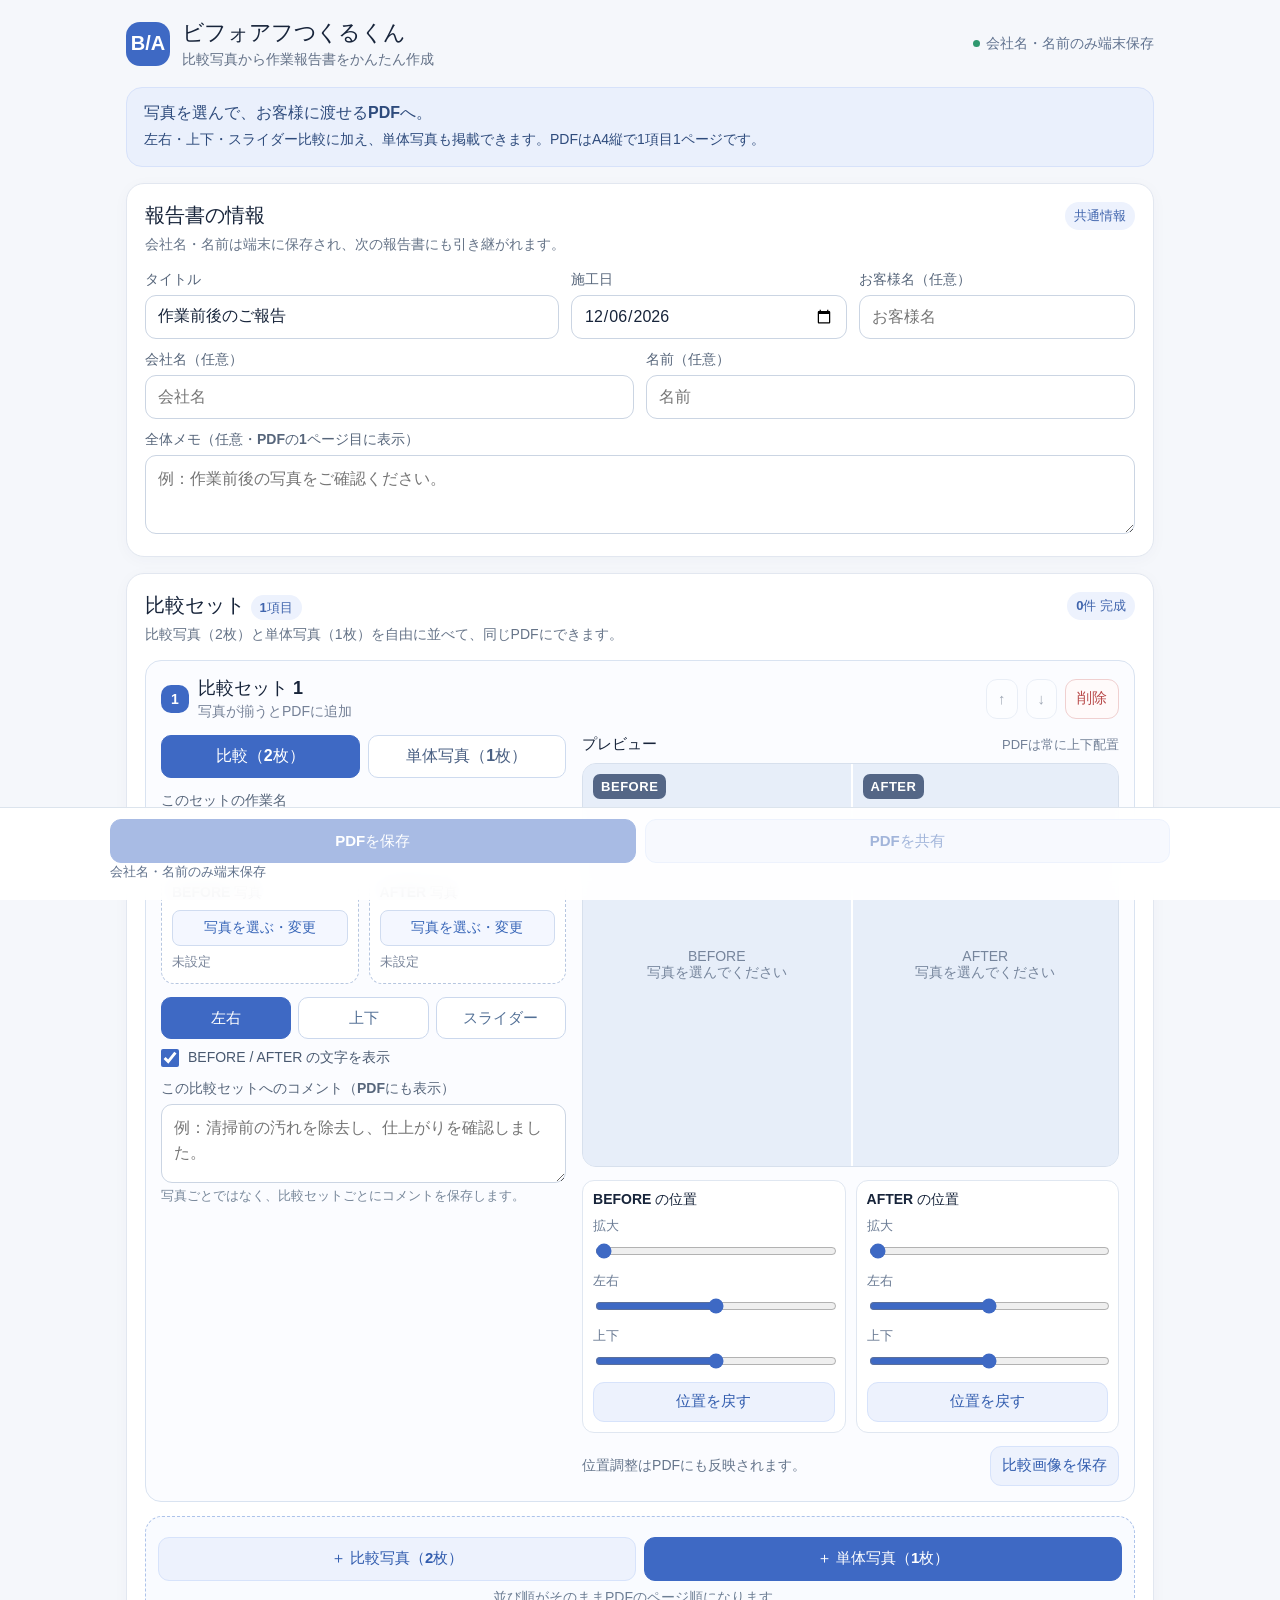
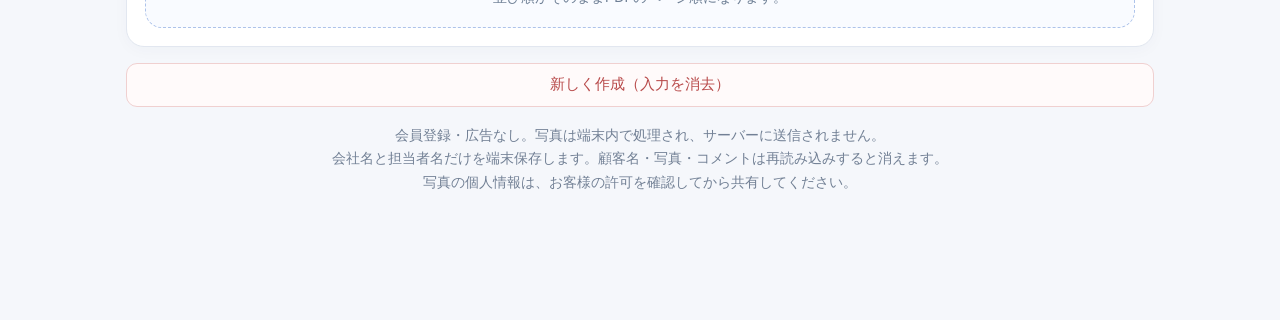
==== before-after-tsukurukun/index.html @ a5a5e7f5 "Add before-after-tsukurukun/index.html for two-app migration" ====
<!doctype html>
<html lang="ja">
<head>
<meta charset="utf-8">
<meta name="viewport" content="width=device-width,initial-scale=1,viewport-fit=cover">
<meta name="theme-color" content="#3e69c4">
<meta name="description" content="BEFORE・AFTER写真を比較して、A4縦の写真付き作業報告書をPDFで作成。登録不要・無料・端末内処理。">
<title>ビフォアフつくるくん | 写真比較・PDF報告書</title>
<style>:root{font-family:-apple-system,BlinkMacSystemFont,"Hiragino Kaku Gothic ProN","Hiragino Sans","Yu Gothic",sans-serif;color:#17243a;background:#f5f7fb;font-size:15px;font-synthesis:none}*{box-sizing:border-box}body{margin:0}button,input,textarea{font:inherit}button{cursor:pointer;touch-action:manipulation}button:disabled{opacity:.45;cursor:not-allowed}input,textarea,button{border-radius:11px}input,textarea{width:100%;background:#fff;color:#17243a;border:1px solid #cbd5e3;min-height:44px;padding:11px 12px;outline-color:#527ad3}textarea{resize:vertical;min-height:79px;line-height:1.55}input[type=range]{min-height:30px;padding:0;accent-color:#3e69c4;cursor:pointer}input[type=checkbox]{width:18px;height:18px;accent-color:#3e69c4;min-height:0;margin:0}.app{max-width:1060px;margin:auto;padding:18px 16px 125px}.topbar{display:flex;align-items:center;justify-content:space-between;gap:12px;margin-bottom:18px}.brand{display:flex;align-items:center;gap:12px;min-width:0}.brandmark{background:#3e69c4;color:white;border-radius:14px;width:44px;height:44px;display:grid;place-items:center;font-size:20px;font-weight:900;flex-shrink:0}.brand h1{font-size:21px;margin:0;letter-spacing:-.03em}.brand p{font-size:12px;color:#637187;margin:3px 0 0}.status{color:#60728f;font-size:12px;white-space:nowrap;display:flex;gap:6px;align-items:center}.dot{background:#2f986f;height:7px;width:7px;border-radius:100%}.intro{background:#eaf0fc;border:1px solid #d7e2fa;border-radius:16px;padding:15px 17px;margin-bottom:16px;color:#2e4b7c}.intro strong{display:block;font-size:15px;margin-bottom:4px}.intro p{margin:0;font-size:12px;line-height:1.65}.card{background:white;border:1px solid #e2e7f0;box-shadow:0 3px 16px #1b375008;border-radius:18px;padding:18px;margin-bottom:16px}.card-head{display:flex;align-items:start;justify-content:space-between;gap:15px;margin-bottom:15px}.card-head h2{margin:0;font-size:17px}.card-head p{font-size:12px;color:#667488;margin:5px 0 0}.form-grid{display:grid;grid-template-columns:1fr 1fr;gap:12px}.form-grid.three{grid-template-columns:1.5fr 1fr 1fr}.field{display:block;min-width:0}.field span{display:block;font-size:12px;font-weight:650;color:#57667b;margin-bottom:6px}.field.full{grid-column:1/-1}.pill{font-weight:700;font-size:11px;padding:5px 9px;border-radius:999px;background:#edf2fd;color:#4065ad;white-space:nowrap}.btn{border:1px solid #d4deec;background:white;color:#31435d;padding:10px 13px;font-weight:650;min-height:44px;white-space:nowrap}.btn.primary{background:#3e69c4;border-color:#3e69c4;color:white}.btn.soft{color:#315cae;border-color:#d7e3fb;background:#edf2fd}.btn.danger{color:#b84a4a;border-color:#f0d0d0;background:#fffafa}.btn.sm{font-size:12px;min-height:36px;padding:7px 10px}.btn.full{width:100%}.button-row{display:flex;gap:8px;flex-wrap:wrap}.button-row>.btn{flex:1}.minihead{display:flex;align-items:center;gap:9px}.number{height:28px;width:28px;border-radius:10px;background:#3e69c4;color:white;display:grid;place-items:center;font-size:13px;font-weight:800}.item-head{display:flex;gap:12px;align-items:center;justify-content:space-between;margin-bottom:14px}.item-head h3{font-size:17px;margin:0}.item-head .sub{font-size:12px;color:#758197;margin-top:3px}.items{display:grid;gap:16px}.pair-card{border:1px solid #d9e3f1;border-radius:16px;padding:15px;background:#fbfcff}.pair-body{display:grid;grid-template-columns:minmax(0,.86fr) minmax(0,1.14fr);gap:16px}.editor{min-width:0}.photo-inputs{display:grid;grid-template-columns:1fr 1fr;gap:10px;margin:13px 0}.photo-pick{position:relative;min-width:0;background:white;border:1px dashed #b6c6e0;border-radius:13px;padding:10px}.photo-pick h4{margin:0 0 8px;font-size:13px}.photo-pick label{display:block;padding:8px 6px;text-align:center;font-size:12px;cursor:pointer;border-radius:8px;border:1px solid #d0dcf0;color:#3866b8;background:#f4f7ff;font-weight:700}.photo-pick input{position:absolute;width:1px;height:1px;opacity:0;pointer-events:none}.photo-pick small{display:block;min-height:20px;color:#778398;font-size:11px;overflow:hidden;text-overflow:ellipsis;white-space:nowrap;margin-top:7px}.tabs{display:grid;grid-template-columns:repeat(3,minmax(0,1fr));gap:7px;margin:10px 0}.tab{padding:10px 7px;border-radius:10px;border:1px solid #cbd8ed;background:#fff;color:#537096;font-weight:750;font-size:13px;min-height:42px}.tab.active{background:#3e69c4;border-color:#3e69c4;color:white}.switch-line{display:flex;align-items:center;gap:9px;font-size:13px;color:#495970;cursor:pointer;margin:10px 0 13px}.preview-col{min-width:0}.preview-head{display:flex;justify-content:space-between;gap:10px;align-items:center;margin-bottom:9px}.preview-head strong{font-size:13px}.preview-head small{font-size:11px;color:#728097}.preview-frame{background:#e6ecf6;border-radius:14px;overflow:hidden;border:1px solid #d7e0ed}.compare{width:100%;aspect-ratio:4/3;position:relative;background:#e4ecf8;overflow:hidden;touch-action:pan-y}.compare.lr{display:grid;grid-template-columns:1fr 1fr}.compare.tb{display:grid;grid-template-rows:1fr 1fr;aspect-ratio:4/5}.compare .pane{position:relative;overflow:hidden;min-width:0;min-height:0;background:#e7eef9}.compare .photo{width:100%;height:100%;object-fit:cover;position:absolute;inset:0;pointer-events:none;user-select:none}.compare .label{position:absolute;z-index:3;top:10px;left:10px;color:white;background:#1d335bb8;border-radius:7px;font-size:10px;font-weight:800;letter-spacing:.04em;padding:5px 8px;pointer-events:none}.compare .placeholder{position:absolute;inset:0;display:grid;place-items:center;color:#76859c;font-size:12px;text-align:center;padding:12px}.compare.lr .pane+.pane{border-left:2px solid #fff}.compare.tb .pane+.pane{border-top:2px solid #fff}.slider-surface{position:relative;height:100%;width:100%;touch-action:none;cursor:ew-resize}.slider-layer{position:absolute;inset:0;overflow:hidden}.slider-layer.after{z-index:2}.slider-label-right{right:10px;left:auto!important}.divider-line{position:absolute;top:0;bottom:0;width:3px;background:white;z-index:4;box-shadow:0 0 4px #182b4e66;pointer-events:none}.handle{position:absolute;top:50%;z-index:5;transform:translate(-50%,-50%);height:36px;width:36px;display:grid;place-items:center;background:white;border:2px solid #3d67bd;color:#3d67bd;border-radius:50%;font-weight:850;box-shadow:0 2px 12px #1b324f60;pointer-events:none}.slider-row{padding:10px 13px;background:white;border-top:1px solid #dce4ee}.slider-row label{display:flex;align-items:center;gap:10px;font-size:12px;color:#596a82}.slider-row input{flex:1}.adjustments{display:grid;grid-template-columns:1fr 1fr;gap:10px;margin-top:13px}.adjust{background:#fff;border:1px solid #e0e7f1;border-radius:12px;padding:10px}.adjust b{font-size:12px;display:block;margin-bottom:8px}.adjust label{display:block;font-size:11px;color:#697a93;margin:6px 0}.adjust input{display:block;margin-top:1px}.pair-foot{margin-top:13px;display:flex;gap:8px;justify-content:space-between;flex-wrap:wrap;align-items:center}.hint{font-size:12px;line-height:1.65;color:#66768c}.footnote{text-align:center;font-size:12px;line-height:1.7;color:#728095;margin:17px 0 0}.add-wrap{text-align:center;border:1px dashed #adc3ea;background:#f9fbff;padding:20px 12px;border-radius:17px}.add-wrap p{font-size:12px;color:#6e7f95;margin:8px 0 0}.footer-actions{position:fixed;bottom:0;left:0;right:0;z-index:20;background:#fffe;backdrop-filter:blur(12px);border-top:1px solid #dce4ed;padding:11px max(16px,env(safe-area-inset-left)) calc(11px + env(safe-area-inset-bottom))}.footer-actions .inner{max-width:1060px;margin:auto;display:flex;align-items:center;gap:9px}.footer-actions .btn{flex:1;min-width:0}.foot-status{font-size:11px;color:#60718b;display:block;padding-bottom:8px}.toast{position:fixed;z-index:40;left:50%;bottom:110px;background:#1c2c43;color:white;padding:11px 16px;border-radius:12px;transform:translateX(-50%);opacity:0;pointer-events:none;transition:opacity .2s;max-width:min(94vw,500px);text-align:center}.toast.show{opacity:1}.helper{font-size:11px;color:#77879a}.editor .field+.field{margin-top:10px}@media(max-width:900px){.pair-body{grid-template-columns:1fr}.preview-col{order:initial}.app{max-width:700px}}@media(max-width:620px){.app{padding:14px 13px 136px}.brand h1{font-size:22px;white-space:nowrap}.topbar .status{display:none}.topbar{gap:5px}.status{font-size:10px}.card{padding:14px}.form-grid.three,.form-grid{grid-template-columns:1fr 1fr}.form-grid.three .field:first-child{grid-column:1/-1}.pair-card{padding:12px}.item-head{align-items:start}.item-head .button-row{gap:4px;justify-content:flex-end}.btn.sm{font-size:11px;padding:6px 7px}.photo-inputs{gap:8px}.adjustments{gap:7px}.adjust{padding:8px}.footer-actions .btn{font-size:13px;padding:10px 5px;white-space:normal;line-height:1.25}.footer-actions .inner{gap:6px}.foot-status{padding-bottom:4px}}@media(max-width:350px){.brand p{display:none}.brand h1{font-size:18px}.number{width:25px;height:25px}}@media print{.footer-actions{display:none}}


/* Typography system: title / section / body / supporting text. */
:root { font-size: 16px; }
.brand h1 { font-size: 22px; }
.brand p, .status { font-size: 14px; }
.intro strong { font-size: 16px; }
.intro p { font-size: 14px; line-height: 1.65; }
.card-head h2 { font-size: 20px; }
.card-head p { font-size: 14px; line-height: 1.55; }
.field span { font-size: 14px; }
.pill { font-size: 13px; }
.btn, .btn.sm { font-size: 15px; }
.btn.sm { min-height: 40px; padding: 8px 11px; }
.number { font-size: 14px; }
.item-head h3 { font-size: 18px; }
.item-head .sub { font-size: 14px; }
.photo-pick h4 { font-size: 14px; }
.photo-pick label { font-size: 14px; }
.photo-pick small { font-size: 13px; }
.tab { font-size: 15px; }
.switch-line { font-size: 14px; }
.preview-head strong { font-size: 15px; }
.preview-head small { font-size: 13px; }
.compare .label { font-size: 13px; }
.compare .placeholder { font-size: 14px; }
.slider-row label { font-size: 14px; }
.adjust b { font-size: 14px; }
.adjust label { font-size: 13px; }
.hint, .footnote, .add-wrap p { font-size: 14px; }
.foot-status, .helper { font-size: 13px; }
@media (max-width: 620px) {
  .brand h1 { font-size: 22px; }
  .btn.sm { font-size: 14px; padding: 8px 10px; }
  .footer-actions .btn { font-size: 15px; }
  .foot-status { font-size: 13px; }
  .intro p, .card-head p { font-size: 14px; }
}
@media (max-width: 350px) {
  .brand h1 { font-size: 19px; }
}

/* Mobile form fix: prevent Safari date control from overflowing into customer input. */
.form-grid > .field { min-width: 0; }
.form-grid > .field > input { display: block; width: 100%; max-width: 100%; min-width: 0; }
@media (max-width: 620px) {
  .form-grid.three { grid-template-columns: minmax(0, 1fr); row-gap: 14px; }
  .form-grid.three .field:first-child { grid-column: auto; }
  .form-grid:not(.three) { grid-template-columns: repeat(2, minmax(0, 1fr)); column-gap: 12px; }
}

/* 単体写真モード */
.compare.single{display:block;aspect-ratio:4/3}
.compare.single .pane{height:100%;width:100%}
.compare.single .photo{object-fit:contain}
.compare.single .placeholder{line-height:1.7}
.kind-selector{display:flex;gap:8px;margin:0 0 14px;flex-wrap:wrap}
.kind-selector button{flex:1;min-width:120px;min-height:43px;border:1px solid #cedbef;background:#fff;color:#4a6083;border-radius:10px;font-weight:750}
.kind-selector button.active{background:#3e69c4;color:#fff;border-color:#3e69c4}
.single-photo-pick{margin-bottom:13px}
.single-photo-pick label{padding:12px 7px}
@media(max-width:550px){.add-wrap .button-row{flex-direction:column}.add-wrap .button-row button{width:100%}}
</style>
</head>
<body>
<div class="app">
 <header class="topbar"><div class="brand"><div class="brandmark" aria-hidden="true">B/A</div><div><h1>ビフォアフつくるくん</h1><p>比較写真から作業報告書をかんたん作成</p></div></div><span class="status"><span class="dot"></span><span id="saveStatus">準備中…</span></span></header>
 <div class="intro"><strong>写真を選んで、お客様に渡せるPDFへ。</strong><p>左右・上下・スライダー比較に加え、単体写真も掲載できます。PDFはA4縦で1項目1ページです。</p></div>
 <section class="card"><div class="card-head"><div><h2>報告書の情報</h2><p>会社名・名前は端末に保存され、次の報告書にも引き継がれます。</p></div><span class="pill">共通情報</span></div>
  <div class="form-grid three"><label class="field"><span>タイトル</span><input id="docTitle" type="text" maxlength="45" placeholder="作業前後のご報告"></label><label class="field"><span>施工日</span><input id="workDate" type="date"></label><label class="field"><span>お客様名（任意）</span><input id="customerName" type="text" maxlength="80" placeholder="お客様名"></label></div>
  <div class="form-grid" style="margin-top:12px"><label class="field"><span>会社名（任意）</span><input id="companyName" type="text" maxlength="75" placeholder="会社名"></label><label class="field"><span>名前（任意）</span><input id="staffName" type="text" maxlength="60" placeholder="名前"></label><label class="field full"><span>全体メモ（任意・PDFの1ページ目に表示）</span><textarea id="docNote" maxlength="120" placeholder="例：作業前後の写真をご確認ください。"></textarea></label></div>
 </section>
 <section class="card"><div class="card-head"><div><h2>比較セット <span id="pairCount" class="pill">1セット</span></h2><p>比較写真（2枚）と単体写真（1枚）を自由に並べて、同じPDFにできます。</p></div><span id="photoCount" class="pill">0件 完成</span></div>
  <div id="pairs" class="items"></div>
  <div class="add-wrap" style="margin-top:14px"><div class="button-row"><button id="addPair" class="btn soft">＋ 比較写真（2枚）</button><button id="addSingle" class="btn primary">＋ 単体写真（1枚）</button></div><p>並び順がそのままPDFのページ順になります。</p></div>
 </section>
 <div class="button-row"><button id="newDocument" class="btn danger">新しく作成（入力を消去）</button></div>
 <p class="footnote">会員登録・広告なし。写真は端末内で処理され、サーバーに送信されません。<br>会社名と担当者名だけを端末保存します。顧客名・写真・コメントは再読み込みすると消えます。<br>写真の個人情報は、お客様の許可を確認してから共有してください。</p>
</div>
<div class="footer-actions"><div class="inner"><button id="createPdf" class="btn primary" disabled>PDFを保存</button><button id="sharePdf" class="btn soft" disabled>PDFを共有</button></div><div class="inner"><span id="footerStatus" class="foot-status">準備中…</span></div></div>
<div id="toast" class="toast" role="status" aria-live="polite"></div>
<script>(()=>{'use strict';
const $=id=>document.getElementById(id);
const DB='before_after_tsukurukun_v1',STORE='drafts',CURRENT='current',FALLBACK='before_after_tsukurukun_fallback_v1',IDENTITY='before_after_tsukurukun_identity_v1';
const state={title:'作業前後のご報告',date:'',company:'',staff:'',customer:'',note:'',pairs:[]};
const emptyAdj=()=>({zoom:1,x:0,y:0});
const newPair=()=>({id:crypto.randomUUID?.()||String(Date.now())+Math.random(),kind:'pair',title:'',comment:'',before:'',after:'',mode:'lr',slider:50,labels:true,beforeAdj:emptyAdj(),afterAdj:emptyAdj()});
const newSingle=()=>({id:crypto.randomUUID?.()||String(Date.now())+Math.random(),kind:'single',title:'',comment:'',photo:'',photoAdj:emptyAdj()});
const isSingle=p=>p.kind==='single';
const isReady=p=>isSingle(p)?!!p.photo:!!(p.before&&p.after);
let db=null,saveTimer=0,saving=false,saveAgain=false;
const validModes=new Set(['lr','tb','slider']);
const escape=s=>String(s??'').replace(/[&<>"']/g,ch=>({'&':'&amp;','<':'&lt;','>':'&gt;','"':'&quot;',"'":'&#39;'}[ch]));
const clamp=(n,min,max)=>Math.min(max,Math.max(min,Number(n)||0));
const getPair=id=>state.pairs.find(p=>p.id===id);
const toast=msg=>{const el=$('toast');el.textContent=msg;el.classList.add('show');clearTimeout(toast.timer);toast.timer=setTimeout(()=>el.classList.remove('show'),2500)};
function setStatus(message){$('saveStatus').textContent=message;$('footerStatus').textContent=message}
function openDb(){return new Promise((resolve,reject)=>{if(!('indexedDB'in window)){reject(new Error('IndexedDBなし'));return}const r=indexedDB.open(DB,1);r.onupgradeneeded=()=>{if(!r.result.objectStoreNames.contains(STORE))r.result.createObjectStore(STORE)};r.onsuccess=()=>resolve(r.result);r.onerror=()=>reject(r.error)})}
function readDraft(){return new Promise((resolve,reject)=>{if(!db){resolve(null);return}const tx=db.transaction(STORE,'readonly'),q=tx.objectStore(STORE).get(CURRENT);q.onsuccess=()=>resolve(q.result||null);q.onerror=()=>reject(q.error)})}
function putDraft(data){return new Promise((resolve,reject)=>{const tx=db.transaction(STORE,'readwrite');tx.objectStore(STORE).put(data,CURRENT);tx.oncomplete=resolve;tx.onerror=()=>reject(tx.error||Error('保存できません'));tx.onabort=()=>reject(tx.error||Error('保存が中断されました'))})}
function saveSoon(){persistIdentity();setStatus('会社名・名前のみ端末保存')}
async function saveNow(){persistIdentity();setStatus('会社名・名前のみ端末保存')}
function migrate(raw){if(!raw||typeof raw!=='object')return;for(const k of ['title','date','company','staff','customer','note'])if(typeof raw[k]==='string')state[k]=raw[k];if(Array.isArray(raw.pairs)){state.pairs=raw.pairs.slice(0,100).map(p=>({id:String(p.id||newPair().id),title:String(p.title||''),comment:String(p.comment||''),before:typeof p.before==='string'?p.before:'',after:typeof p.after==='string'?p.after:'',mode:validModes.has(p.mode)?p.mode:'lr',slider:clamp(p.slider??50,0,100),labels:p.labels!==false,beforeAdj:{zoom:clamp(p.beforeAdj?.zoom??1,1,3),x:clamp(p.beforeAdj?.x??0,-55,55),y:clamp(p.beforeAdj?.y??0,-55,55)},afterAdj:{zoom:clamp(p.afterAdj?.zoom??1,1,3),x:clamp(p.afterAdj?.x??0,-55,55),y:clamp(p.afterAdj?.y??0,-55,55)}}))}}
// 会社名と名前は報告書の下書きとは別に端末へ保存する。
// 新規作成・下書きの作り直し後も維持し、入力を空にした場合もその変更を保存する。
function persistIdentity(){try{localStorage.setItem(IDENTITY,JSON.stringify({company:state.company,staff:state.staff}))}catch(e){console.warn('会社名・名前の保存:',e)}}
function restoreIdentity(){
 try{
  const saved=localStorage.getItem(IDENTITY);
  if(saved!==null){
   const data=JSON.parse(saved);
   if(data&&typeof data==='object'){
    if(typeof data.company==='string')state.company=data.company;
    if(typeof data.staff==='string')state.staff=data.staff;
   }
  }else{
   // 既存ユーザーの入力を新しい設定へ引き継ぐ。
   persistIdentity();
  }
 }catch(e){console.warn('会社名・名前の復元:',e)}
}
function hydrateForm(){for(const [id,key] of Object.entries({docTitle:'title',workDate:'date',companyName:'company',staffName:'staff',customerName:'customer',docNote:'note'}))$(id).value=state[key]}
function transform(adj){return `translate(${Number(adj.x)||0}%,${Number(adj.y)||0}%) scale(${Number(adj.zoom)||1})`}
function photoHtml(src,adj,placeholder){return src?`<img class="photo" draggable="false" alt="" src="${src}" style="transform:${transform(adj)}">`:`<div class="placeholder">${placeholder}<br>写真を選んでください</div>`}
function label(text,side){return `<span class="label ${side?'slider-label-right':''}">${text}</span>`}
function preview(pair){if(isSingle(pair))return `<div class="preview-frame"><div class="compare single" data-preview="${pair.id}"><div class="pane" data-photo="photo">${photoHtml(pair.photo,pair.photoAdj,'単体写真')}</div></div></div>`;let inner='';if(pair.mode==='lr'||pair.mode==='tb'){
 inner=`<div class="pane" data-photo="before">${photoHtml(pair.before,pair.beforeAdj,'BEFORE')}${pair.labels?label('BEFORE'):''}</div><div class="pane" data-photo="after">${photoHtml(pair.after,pair.afterAdj,'AFTER')}${pair.labels?label('AFTER'):''}</div>`;
}else{
 inner=`<div class="slider-surface" data-slide-surface="${pair.id}"><div class="slider-layer before" data-photo="before">${photoHtml(pair.before,pair.beforeAdj,'BEFORE')}${pair.labels?label('BEFORE'):''}</div><div class="slider-layer after" data-photo="after" style="clip-path:inset(0 0 0 ${pair.slider}%)">${photoHtml(pair.after,pair.afterAdj,'AFTER')}${pair.labels?label('AFTER',true):''}</div><div class="divider-line" style="left:${pair.slider}%"></div><div class="handle" style="left:${pair.slider}%">↔</div></div>`;
}
return `<div class="preview-frame"><div class="compare ${pair.mode}" data-preview="${pair.id}">${inner}</div>${pair.mode==='slider'?`<div class="slider-row"><label>比較位置 <input aria-label="比較位置" data-slider="${pair.id}" type="range" min="0" max="100" value="${pair.slider}"> <span data-slider-value="${pair.id}">${pair.slider}%</span></label></div>`:''}</div>`}
function adjustHtml(pair,side){const a=pair[side+'Adj'];return `<div class="adjust"><b>${side==='photo'?'単体写真':side==='before'?'BEFORE':'AFTER'} の位置</b>${[['zoom','拡大',1,3,.01],['x','左右',-55,55,1],['y','上下',-55,55,1]].map(([key,txt,min,max,step])=>`<label>${txt}<input aria-label="${side}${txt}" data-adjust="${pair.id}" data-side="${side}" data-key="${key}" type="range" min="${min}" max="${max}" step="${step}" value="${a[key]}"></label>`).join('')}<button class="btn sm soft full" data-reset-adj="${pair.id}" data-side="${side}">位置を戻す</button></div>`}
function kindSelector(pair){return `<div class="kind-selector"><button class="${isSingle(pair)?'':'active'}" data-kind="pair" data-id="${pair.id}" type="button">比較（2枚）</button><button class="${isSingle(pair)?'active':''}" data-kind="single" data-id="${pair.id}" type="button">単体写真（1枚）</button></div>`}
function singleMarkup(pair,index){const complete=isReady(pair),pageNumber=state.pairs.slice(0,index+1).filter(isReady).length;return `<article class="pair-card" data-pair="${pair.id}">
<div class="item-head"><div class="minihead"><div class="number">${index+1}</div><div><h3 data-pair-heading="${pair.id}">${escape(pair.title||`写真 ${index+1}`)}</h3><div class="sub">${complete?`PDF ${pageNumber}ページ目`:'写真を選ぶとPDFに追加'}</div></div></div><div class="button-row"><button class="btn sm" data-move="${pair.id}" data-dir="-1" ${index===0?'disabled':''} aria-label="前へ移動">↑</button><button class="btn sm" data-move="${pair.id}" data-dir="1" ${index===state.pairs.length-1?'disabled':''} aria-label="後へ移動">↓</button><button class="btn sm danger" data-remove="${pair.id}" aria-label="写真を削除">削除</button></div></div>
<div class="pair-body"><div class="editor">${kindSelector(pair)}<label class="field"><span>写真のタイトル</span><input type="text" data-text="title" data-id="${pair.id}" maxlength="70" placeholder="例：取付完了写真" value="${escape(pair.title)}"></label><div class="photo-pick single-photo-pick"><h4>掲載する写真</h4><label>写真を選ぶ・変更<input data-file="photo" data-id="${pair.id}" type="file" accept="image/*"></label><small>${pair.photo?'写真を設定済み':'未設定'}</small></div><label class="field"><span>写真コメント（PDFにも表示）</span><textarea data-text="comment" data-id="${pair.id}" maxlength="250" placeholder="写真についての説明を入力">${escape(pair.comment)}</textarea></label></div><div class="preview-col"><div class="preview-head"><strong>プレビュー</strong><small>A4縦・単体写真</small></div>${preview(pair)}<div class="adjustments" style="grid-template-columns:1fr">${adjustHtml(pair,'photo')}</div><div class="pair-foot"><span class="hint">写真の位置調整はPDFにも反映されます。</span></div></div></div></article>`}
function pairMarkup(pair,index){if(isSingle(pair))return singleMarkup(pair,index);const complete=isReady(pair);const pageNumber=state.pairs.slice(0,index+1).filter(isReady).length;return `<article class="pair-card" data-pair="${pair.id}">
 <div class="item-head"><div class="minihead"><div class="number">${index+1}</div><div><h3 data-pair-heading="${pair.id}">${escape(pair.title||`比較セット ${index+1}`)}</h3><div class="sub">${complete?`PDF ${pageNumber}ページ目`:'写真が揃うとPDFに追加'}</div></div></div><div class="button-row"><button class="btn sm" data-move="${pair.id}" data-dir="-1" ${index===0?'disabled':''} aria-label="前へ移動">↑</button><button class="btn sm" data-move="${pair.id}" data-dir="1" ${index===state.pairs.length-1?'disabled':''} aria-label="後へ移動">↓</button><button class="btn sm danger" data-remove="${pair.id}" aria-label="比較セットを削除">削除</button></div></div>
 <div class="pair-body"><div class="editor">${kindSelector(pair)}<label class="field"><span>このセットの作業名</span><input type="text" data-text="title" data-id="${pair.id}" maxlength="70" placeholder="例：エアコン洗浄前後" value="${escape(pair.title)}"></label>
 <div class="photo-inputs"><div class="photo-pick"><h4>BEFORE 写真</h4><label>写真を選ぶ・変更<input data-file="before" data-id="${pair.id}" type="file" accept="image/*"></label><small>${pair.before?'写真を設定済み':'未設定'}</small></div><div class="photo-pick"><h4>AFTER 写真</h4><label>写真を選ぶ・変更<input data-file="after" data-id="${pair.id}" type="file" accept="image/*"></label><small>${pair.after?'写真を設定済み':'未設定'}</small></div></div>
 <div class="tabs" role="group" aria-label="比較表示形式">${[['lr','左右'],['tb','上下'],['slider','スライダー']].map(([v,text])=>`<button class="tab ${pair.mode===v?'active':''}" data-mode="${v}" data-id="${pair.id}" aria-pressed="${pair.mode===v}">${text}</button>`).join('')}</div>
 <label class="switch-line"><input data-labels="${pair.id}" type="checkbox" ${pair.labels?'checked':''}> BEFORE / AFTER の文字を表示</label>
 <label class="field"><span>この比較セットへのコメント（PDFにも表示）</span><textarea data-text="comment" data-id="${pair.id}" maxlength="250" placeholder="例：清掃前の汚れを除去し、仕上がりを確認しました。">${escape(pair.comment)}</textarea></label><div class="helper">写真ごとではなく、比較セットごとにコメントを保存します。</div></div>
 <div class="preview-col"><div class="preview-head"><strong>プレビュー</strong><small>PDFは常に上下配置</small></div>${preview(pair)}<div class="adjustments">${adjustHtml(pair,'before')}${adjustHtml(pair,'after')}</div><div class="pair-foot"><span class="hint">位置調整はPDFにも反映されます。</span><button class="btn sm soft" data-export-image="${pair.id}">比較画像を保存</button></div></div></div></article>`}
function renderPairs(){const root=$('pairs');root.innerHTML=state.pairs.map(pairMarkup).join('');$('pairCount').textContent=state.pairs.length+'項目';const ready=state.pairs.filter(isReady).length;$('photoCount').textContent=ready+'件 完成';$('createPdf').disabled=!ready;$('sharePdf').disabled=!ready}
function updatePreview(id){const p=getPair(id);if(!p)return;const el=document.querySelector(`[data-pair="${CSS.escape(id)}"]`);if(!el)return;const box=el.querySelector('.preview-frame');if(box){const next=document.createElement('div');next.innerHTML=preview(p);box.replaceWith(next.firstElementChild)}}
function positionSlider(p){const el=document.querySelector(`[data-pair="${CSS.escape(p.id)}"]`);if(!el)return;const after=el.querySelector('.slider-layer.after');const line=el.querySelector('.divider-line');const handle=el.querySelector('.handle');const value=el.querySelector(`[data-slider-value="${CSS.escape(p.id)}"]`);if(after)after.style.clipPath=`inset(0 0 0 ${p.slider}%)`;if(line)line.style.left=p.slider+'%';if(handle)handle.style.left=p.slider+'%';if(value)value.textContent=p.slider+'%'}
function updateTransform(p,side){const el=document.querySelector(`[data-pair="${CSS.escape(p.id)}"] [data-photo="${side}"] img`);if(el)el.style.transform=transform(p[side+'Adj'])}
function addPair(){if(state.pairs.length>=30){toast('写真は30項目まで追加できます');return}state.pairs.push(newPair());renderPairs();saveSoon();toast('比較セットを追加しました');requestAnimationFrame(()=>document.querySelectorAll('.pair-card')[state.pairs.length-1]?.scrollIntoView({behavior:'smooth',block:'center'}))}
function setSlideFromPointer(e){const surface=e.target.closest('[data-slide-surface]');if(!surface)return;const p=getPair(surface.dataset.slideSurface);if(!p)return;const rect=surface.getBoundingClientRect();p.slider=Math.round(clamp((e.clientX-rect.left)/rect.width*100,0,100));positionSlider(p);const input=document.querySelector(`[data-slider="${CSS.escape(p.id)}"]`);if(input)input.value=p.slider;saveSoon()}
$('pairs').addEventListener('pointerdown',e=>{const el=e.target.closest('[data-slide-surface]');if(!el)return;el.setPointerCapture?.(e.pointerId);setSlideFromPointer(e)});
$('pairs').addEventListener('pointermove',e=>{if(e.buttons===1&&e.target.closest('[data-slide-surface]'))setSlideFromPointer(e)});
$('pairs').addEventListener('input',e=>{const t=e.target,p=getPair(t.dataset.id||t.dataset.adjust||t.dataset.slider||t.dataset.labels);if(!p)return;
 if(t.dataset.text){p[t.dataset.text]=t.value;if(t.dataset.text==='title'){const heading=document.querySelector(`[data-pair-heading="${CSS.escape(p.id)}"]`);if(heading)heading.textContent=p.title||(isSingle(p)?`写真 ${state.pairs.indexOf(p)+1}`:`比較セット ${state.pairs.indexOf(p)+1}`)}saveSoon();return}
 if(t.dataset.adjust){p[t.dataset.side+'Adj'][t.dataset.key]=Number(t.value);updateTransform(p,t.dataset.side);saveSoon();return}
 if(t.dataset.slider){p.slider=Number(t.value);positionSlider(p);saveSoon()}
});
$('pairs').addEventListener('change',async e=>{const t=e.target,p=getPair(t.dataset.id||t.dataset.labels);if(!p)return;
 if(t.dataset.labels){p.labels=t.checked;updatePreview(p.id);saveSoon();return}
 if(t.dataset.file){const file=t.files?.[0];if(!file)return;try{t.disabled=true;setStatus('写真を読み込み中…');p[t.dataset.file]=await imageToJpeg(file);renderPairs();saveSoon();toast('写真を読み込みました')}catch(err){console.error(err);toast('この画像を読み込めませんでした')}finally{t.disabled=false} }
});
$('pairs').addEventListener('click',async e=>{const t=e.target.closest('button');if(!t)return;const id=t.dataset.id||t.dataset.move||t.dataset.remove||t.dataset.resetAdj||t.dataset.exportImage,p=getPair(id);if(!p)return;
 if(t.dataset.kind){if(t.dataset.kind==='single'&&!isSingle(p)){p.kind='single';p.photo=p.photo||'';p.photoAdj=p.photoAdj||emptyAdj();renderPairs();saveSoon()}else if(t.dataset.kind==='pair'&&isSingle(p)){p.kind='pair';p.before=p.before||'';p.after=p.after||'';p.beforeAdj=p.beforeAdj||emptyAdj();p.afterAdj=p.afterAdj||emptyAdj();p.mode=p.mode||'lr';renderPairs();saveSoon()}}
 else if(t.dataset.mode){p.mode=t.dataset.mode;renderPairs();saveSoon()}
 else if(t.dataset.remove){if(!confirm('この比較セットを削除しますか？'))return;state.pairs=state.pairs.filter(x=>x.id!==id);if(!state.pairs.length)state.pairs=[newPair()];renderPairs();saveSoon()}
 else if(t.dataset.move){const index=state.pairs.indexOf(p),dest=index+Number(t.dataset.dir);if(dest<0||dest>=state.pairs.length)return;state.pairs.splice(index,1);state.pairs.splice(dest,0,p);renderPairs();saveSoon()}
 else if(t.dataset.resetAdj){p[t.dataset.side+'Adj']=emptyAdj();renderPairs();saveSoon()}
 else if(t.dataset.exportImage){if(!p.before||!p.after){toast('BEFORE・AFTERの写真を2枚選んでください');return}try{t.disabled=true;const canvas=await comparisonCanvas(p);const blob=await canvasToBlob(canvas,'image/jpeg',.92);downloadBlob(blob,`${safeName(p.title||'比較セット')}.jpg`);toast('比較画像を保存しました')}catch(err){console.error(err);toast('画像を保存できませんでした')}finally{t.disabled=false}}
});
for(const [id,key] of Object.entries({docTitle:'title',workDate:'date',companyName:'company',staffName:'staff',customerName:'customer',docNote:'note'}))$(id).addEventListener('input',e=>{state[key]=e.target.value;if(key==='company'||key==='staff')persistIdentity();saveSoon()});
$('addPair').addEventListener('click',addPair);$('addSingle').addEventListener('click',()=>{if(state.pairs.length>=30){toast('写真は30項目まで追加できます');return}state.pairs.push(newSingle());renderPairs();saveSoon();toast('単体写真を追加しました');requestAnimationFrame(()=>document.querySelectorAll('.pair-card')[state.pairs.length-1]?.scrollIntoView({behavior:'smooth',block:'center'}))});
$('newDocument').addEventListener('click',()=>{if(!confirm('現在の入力と写真を消して、新しく作成しますか？'))return;Object.assign(state,{title:'作業前後のご報告',date:'',customer:'',note:'',pairs:[newPair()]});hydrateForm();renderPairs();saveSoon();toast('新しく作成しました')});

function imageToJpeg(file){return new Promise((resolve,reject)=>{if(!file.type.startsWith('image/')&&!/\.hei[cf]$/i.test(file.name)){reject(Error('画像ファイルではありません'));return}const url=URL.createObjectURL(file),img=new Image;img.onload=()=>{try{const limit=2100,factor=Math.min(1,limit/Math.max(img.naturalWidth,img.naturalHeight));const w=Math.max(1,Math.round(img.naturalWidth*factor)),h=Math.max(1,Math.round(img.naturalHeight*factor));const can=document.createElement('canvas');can.width=w;can.height=h;const ctx=can.getContext('2d');ctx.fillStyle='#fff';ctx.fillRect(0,0,w,h);ctx.drawImage(img,0,0,w,h);const result=can.toDataURL('image/jpeg',.86);resolve(result)}catch(err){reject(err)}finally{URL.revokeObjectURL(url)}};img.onerror=()=>{URL.revokeObjectURL(url);reject(Error('画像の読み込みに失敗'))};img.src=url})}
function loadImage(data){return new Promise((resolve,reject)=>{if(!data){reject(Error('写真がありません'));return}const img=new Image;img.onload=()=>resolve(img);img.onerror=()=>reject(Error('写真の読み込みに失敗'));img.src=data})}
function roundedRect(ctx,x,y,w,h,r){ctx.beginPath();ctx.moveTo(x+r,y);ctx.arcTo(x+w,y,x+w,y+h,r);ctx.arcTo(x+w,y+h,x,y+h,r);ctx.arcTo(x,y+h,x,y,r);ctx.arcTo(x,y,x+w,y,r);ctx.closePath()}
function drawImageCrop(ctx,img,x,y,w,h,adj){ctx.save();ctx.beginPath();ctx.rect(x,y,w,h);ctx.clip();const z=clamp(adj.zoom??1,1,3),cover=Math.max(w/img.width,h/img.height)*z,iw=img.width*cover,ih=img.height*cover;const dx=x+(w-iw)/2+w*clamp(adj.x,-55,55)/100,dy=y+(h-ih)/2+h*clamp(adj.y,-55,55)/100;ctx.drawImage(img,dx,dy,iw,ih);ctx.restore()}
function fitText(ctx,str,maxWidth,size,minSize){ctx.font=`700 ${size}px -apple-system,BlinkMacSystemFont,"Hiragino Sans",sans-serif`;while(ctx.measureText(str).width>maxWidth&&size>minSize){size--;ctx.font=`700 ${size}px -apple-system,BlinkMacSystemFont,"Hiragino Sans",sans-serif`}return size}
function wrapLines(ctx,text,maxWidth,maxLines=100){const lines=[];for(const paragraph of String(text||'').split(/\r?\n/)){if(paragraph===''){lines.push('');continue}let line='';for(const char of paragraph){if(ctx.measureText(line+char).width>maxWidth&&line){lines.push(line);line=char}else line+=char}lines.push(line)}if(lines.length>maxLines){const short=lines.slice(0,maxLines);short[maxLines-1]=short[maxLines-1].slice(0,-2)+'…';return short}return lines}
function drawTextLines(ctx,lines,x,y,lineHeight){for(const line of lines){ctx.fillText(line,x,y);y+=lineHeight}return y}
function truncateWidth(ctx,str,maxWidth){if(ctx.measureText(str).width<=maxWidth)return str;let v=str;while(v&&ctx.measureText(v+'…').width>maxWidth)v=v.slice(0,-1);return v+'…'}
function canvasToBlob(canvas,type,quality){return new Promise((resolve,reject)=>canvas.toBlob(b=>b?resolve(b):reject(Error('画像変換に失敗')),type,quality))}
function blobDownloadUrl(blob){return URL.createObjectURL(blob)}
function downloadBlob(blob,name){const url=blobDownloadUrl(blob),a=document.createElement('a');a.href=url;a.download=name;document.body.appendChild(a);a.click();a.remove();setTimeout(()=>URL.revokeObjectURL(url),60_000)}
function safeName(value){return String(value||'ビフォアフ').replace(/[\\/:*?"<>|\r\n]/g,'_').slice(0,55)}
function normalizeCanvasImage(ctx,img,x,y,w,h,adj){ctx.save();roundedRect(ctx,x,y,w,h,12);ctx.clip();ctx.fillStyle='#eaf0f9';ctx.fillRect(x,y,w,h);drawImageCrop(ctx,img,x,y,w,h,adj);ctx.restore()}
async function comparisonCanvas(pair){const c=document.createElement('canvas');c.width=1400;c.height=pair.mode==='tb'?1750:980;const x=c.getContext('2d');x.fillStyle='#fff';x.fillRect(0,0,c.width,c.height);const b=await loadImage(pair.before),a=await loadImage(pair.after);const m=38,top=60,gap=16,areaY=top,areaH=c.height-top-38;
 x.fillStyle='#1e3153';x.font='700 29px sans-serif';x.fillText(pair.title||'BEFORE / AFTER',m,36);
 const paint=(img,adj,x0,y0,w,h,labelText)=>{normalizeCanvasImage(x,img,x0,y0,w,h,adj);if(pair.labels){x.fillStyle='#1e3153c9';x.fillRect(x0+12,y0+12,165,40);x.fillStyle='white';x.font='700 24px sans-serif';x.fillText(labelText,x0+22,y0+40)}};
 if(pair.mode==='lr'){const w=(c.width-m*2-gap)/2;paint(b,pair.beforeAdj,m,areaY,w,areaH,'BEFORE');paint(a,pair.afterAdj,m+w+gap,areaY,w,areaH,'AFTER')}
 else if(pair.mode==='tb'){const h=(areaH-gap)/2;paint(b,pair.beforeAdj,m,areaY,c.width-m*2,h,'BEFORE');paint(a,pair.afterAdj,m,areaY+h+gap,c.width-m*2,h,'AFTER')}
 else{const w=c.width-m*2,h=areaH;normalizeCanvasImage(x,b,m,areaY,w,h,pair.beforeAdj);x.save();x.beginPath();x.rect(m+w*pair.slider/100,areaY,w*(100-pair.slider)/100,h);x.clip();drawImageCrop(x,a,m,areaY,w,h,pair.afterAdj);x.restore();x.fillStyle='white';x.fillRect(m+w*pair.slider/100-2,areaY,4,h);if(pair.labels){x.fillStyle='#1e3153c9';x.fillRect(m+12,areaY+12,165,40);x.fillRect(m+w-177,areaY+12,165,40);x.fillStyle='white';x.font='700 24px sans-serif';x.fillText('BEFORE',m+22,areaY+40);x.fillText('AFTER',m+w-164,areaY+40)}}
 return c}
function normalizeContainedImage(ctx,img,x,y,w,h,adj){ctx.save();roundedRect(ctx,x,y,w,h,12);ctx.clip();ctx.fillStyle='#eaf0f9';ctx.fillRect(x,y,w,h);const z=clamp(adj?.zoom??1,1,3),ratio=Math.min(w/img.width,h/img.height)*z,iw=img.width*ratio,ih=img.height*ratio;ctx.drawImage(img,x+(w-iw)/2+w*clamp(adj?.x??0,-55,55)/100,y+(h-ih)/2+h*clamp(adj?.y??0,-55,55)/100,iw,ih);ctx.restore()}
async function pageCanvas(pair,index,count){const c=document.createElement('canvas');c.width=1240;c.height=1754;const ctx=c.getContext('2d');ctx.fillStyle='#fff';ctx.fillRect(0,0,c.width,c.height);const ink='#21314b',muted='#60728b',primary='#325eb3',M=75,W=c.width-M*2;
 ctx.fillStyle=primary;ctx.fillRect(M,65,64,7);
 ctx.fillStyle=ink;fitText(ctx,state.title||'作業前後のご報告',W-175,45,28);ctx.fillText(state.title||'作業前後のご報告',M,126);
 ctx.font='600 26px sans-serif';ctx.fillStyle=muted;ctx.textAlign='right';ctx.fillText(`${index+1} / ${count}`,c.width-M,124);ctx.textAlign='left';
 ctx.fillStyle='#e0e7f1';ctx.fillRect(M,161,W,2);
 const date=state.date?state.date.replaceAll('-','/'):'';
 ctx.fillStyle=muted;ctx.font='26px sans-serif';const info=[state.customer&&`お客様：${state.customer}`,date&&`施工日：${date}`,state.company&&`会社名：${state.company}`,state.staff&&`名前：${state.staff}`].filter(Boolean);
 let my=205;for(let i=0;i<info.length;i++){const col=i%2,row=Math.floor(i/2);const tx=M+col*555,ty=my+row*38;ctx.fillText(truncateWidth(ctx,info[i],490),tx,ty)}
 const pTitle=pair.title||(isSingle(pair)?`写真 ${index+1}`:`比較セット ${index+1}`);ctx.fillStyle=ink;fitText(ctx,pTitle,W,34,26);ctx.fillText(pTitle,M,314);
 const top1=359,ph=490,gap=90,top2=top1+ph+gap;
 if(isSingle(pair)){
  const photo=await loadImage(pair.photo);
  ctx.fillStyle='#eff3f9';roundedRect(ctx,M,355,W,1040,13);ctx.fill();
  normalizeContainedImage(ctx,photo,M,355,W,1040,pair.photoAdj||emptyAdj());
  const comment=(pair.comment||'').trim(),globalComment=index===0?(state.note||'').trim():'';
  const notes=[comment,globalComment?'全体メモ：'+globalComment:''].filter(Boolean).join('\n');
  if(notes){ctx.fillStyle='#f2f5fb';roundedRect(ctx,M,1480,W,180,12);ctx.fill();ctx.fillStyle=primary;ctx.font='bold 26px sans-serif';ctx.fillText('写真コメント',M+22,1517);ctx.fillStyle=ink;ctx.font='24px sans-serif';drawTextLines(ctx,wrapLines(ctx,notes,W-48,4),M+22,1556,30)}
  return c;
 }
 const before=await loadImage(pair.before),after=await loadImage(pair.after);
 function frame(img,adj,y,tag){ctx.fillStyle='#eff3f9';roundedRect(ctx,M,y,W,ph,13);ctx.fill();normalizeCanvasImage(ctx,img,M,y,W,ph,adj);if(pair.labels){ctx.fillStyle='#1c3156e9';roundedRect(ctx,M+12,y+12,210,52,8);ctx.fill();ctx.fillStyle='#fff';ctx.font='bold 28px sans-serif';ctx.fillText(tag,M+30,y+47)}}
 frame(before,pair.beforeAdj,top1,'BEFORE');frame(after,pair.afterAdj,top2,'AFTER');
 const comment=(pair.comment||'').trim(),globalComment=index===0?(state.note||'').trim():'';
 const text=[comment,globalComment?'全体メモ：'+globalComment:''].filter(Boolean).join('\n');
 if(text){ctx.fillStyle='#f2f5fb';roundedRect(ctx,M,1497,W,164,12);ctx.fill();ctx.fillStyle=primary;ctx.font='bold 26px sans-serif';ctx.fillText('コメント',M+22,1532);ctx.fillStyle=ink;let fontSize=26,lines=[];for(;fontSize>=20;fontSize--){ctx.font=fontSize+'px sans-serif';lines=wrapLines(ctx,text,W-46);if(lines.length<=(fontSize>=25?4:5))break}const maxLines=fontSize>=25?4:5;if(lines.length>maxLines)lines=wrapLines(ctx,text,W-46,maxLines);drawTextLines(ctx,lines,M+22,1559,lines.length<=4?28:24)}
 ctx.fillStyle='#d9e1ed';ctx.fillRect(M,1696,W,1);ctx.fillStyle=muted;ctx.font='20px sans-serif';ctx.fillText('作業前後の写真記録',M,1721);
 return c}
// Create JPEG-image-only PDF pages. Japanese text is rasterized with the browser font,
// so it displays correctly even on devices without a Japanese-capable PDF viewer font.
async function pdfFromJpegs(blobs){const enc=new TextEncoder(),parts=[],offsets=[0];let length=0;const push=data=>{const b=typeof data==='string'?enc.encode(data):data;parts.push(b);length+=b.byteLength};const obj=(n,content)=>{offsets[n]=length;push(`${n} 0 obj\n${content}\nendobj\n`)};
 push('%PDF-1.4\n%\xE2\xE3\xCF\xD3\n');const n=blobs.length;obj(1,'<< /Type /Catalog /Pages 2 0 R >>');const pages=Array.from({length:n},(_,i)=>3+i*3);obj(2,`<< /Type /Pages /Count ${n} /Kids [${pages.map(i=>i+' 0 R').join(' ')}] >>`);
 for(let i=0;i<n;i++){const page=pages[i],content=page+1,img=page+2;obj(page,`<< /Type /Page /Parent 2 0 R /MediaBox [0 0 595.276 841.89] /Resources << /XObject << /Photo${i} ${img} 0 R >> >> /Contents ${content} 0 R >>`);const stream=`q 595.276 0 0 841.89 0 0 cm /Photo${i} Do Q\n`;obj(content,`<< /Length ${enc.encode(stream).byteLength} >>\nstream\n${stream}endstream`);
  const bytes=new Uint8Array(await blobs[i].arrayBuffer());offsets[img]=length;push(`${img} 0 obj\n<< /Type /XObject /Subtype /Image /Width 1240 /Height 1754 /ColorSpace /DeviceRGB /BitsPerComponent 8 /Filter /DCTDecode /Length ${bytes.length} >>\nstream\n`);push(bytes);push('\nendstream\nendobj\n');
 }
 const xref=length,pagesCount=2+n*3;push(`xref\n0 ${pagesCount+1}\n0000000000 65535 f \n`);for(let i=1;i<=pagesCount;i++)push(String(offsets[i]).padStart(10,'0')+' 00000 n \n');push(`trailer\n<< /Size ${pagesCount+1} /Root 1 0 R >>\nstartxref\n${xref}\n%%EOF`);return new Blob(parts,{type:'application/pdf'})}
async function buildPdf(){const complete=state.pairs.filter(isReady);if(!complete.length)throw Error('掲載する写真がありません');const blobs=[];for(let i=0;i<complete.length;i++){setStatus(`PDFを作成中 ${i+1}/${complete.length}`);await new Promise(resolve=>requestAnimationFrame(()=>resolve()));const canvas=await pageCanvas(complete[i],i,complete.length);blobs.push(await canvasToBlob(canvas,'image/jpeg',.88));canvas.width=0;canvas.height=0}return pdfFromJpegs(blobs)}
let pdfWorking=false;
async function outputPdf(share){if(pdfWorking)return;pdfWorking=true;const btns=[$('createPdf'),$('sharePdf')];btns.forEach(b=>b.disabled=true);try{await saveNow();const blob=await buildPdf(),name=`${safeName(state.title)}_${state.date||new Date().toLocaleDateString('sv-SE')}.pdf`;if(share&&navigator.share&&navigator.canShare){const file=new File([blob],name,{type:'application/pdf'});if(navigator.canShare({files:[file]})){try{await navigator.share({files:[file],title:state.title||'ビフォーアフター報告書'});toast('PDFを共有しました');return}catch(err){if(err.name==='AbortError')return}}}downloadBlob(blob,name);toast(`PDFを作成しました（${state.pairs.filter(isReady).length}ページ）`)}catch(err){console.error(err);toast(err.message||'PDFの作成に失敗しました')}finally{pdfWorking=false;renderPairs();setStatus('会社名・名前のみ端末保存')}}
$('createPdf').addEventListener('click',()=>outputPdf(false));$('sharePdf').addEventListener('click',()=>outputPdf(true));
async function start(){state.date=new Date().toLocaleDateString('sv-SE');restoreIdentity();state.pairs=[newPair()];hydrateForm();renderPairs();setStatus('会社名・名前のみ端末保存')}
document.addEventListener('visibilitychange',()=>{if(document.visibilityState==='hidden')saveNow()});window.addEventListener('pagehide',()=>{if(saveTimer)saveNow()});
start();
})();
</script>
</body></html>
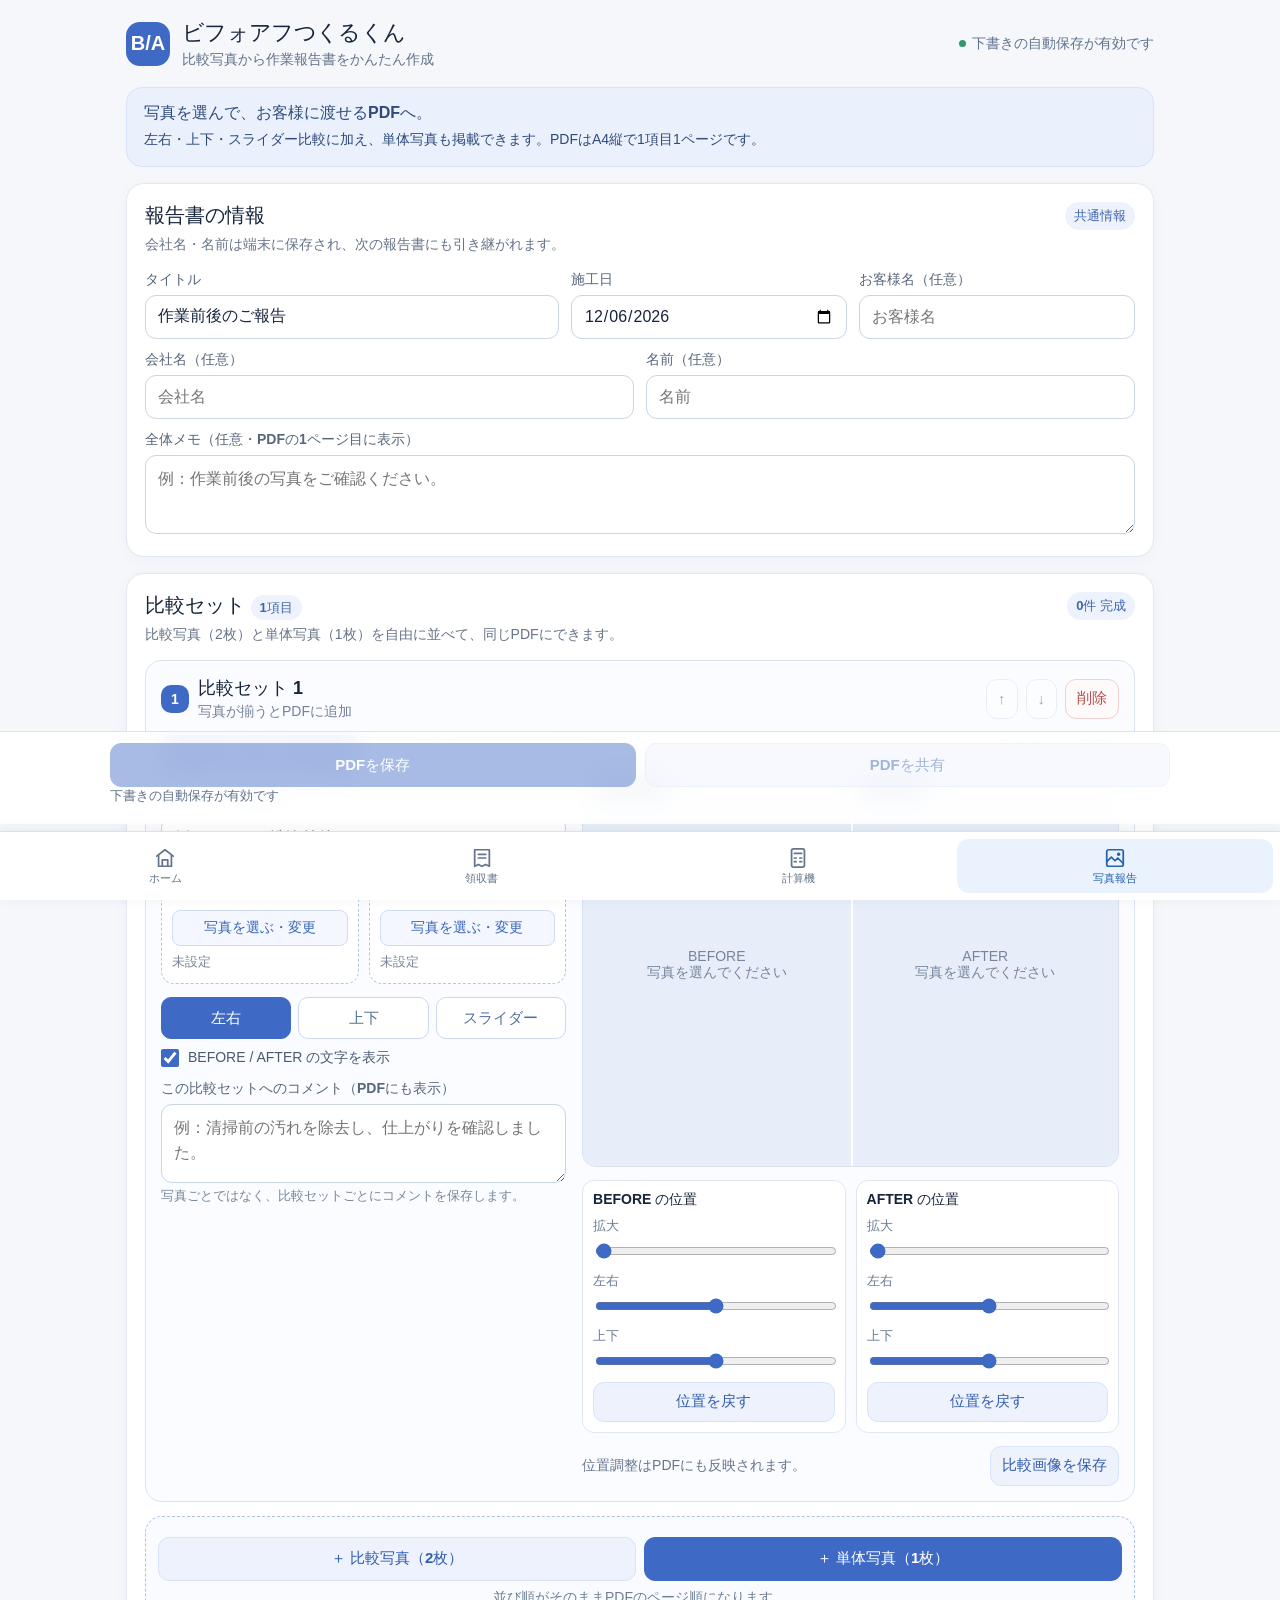
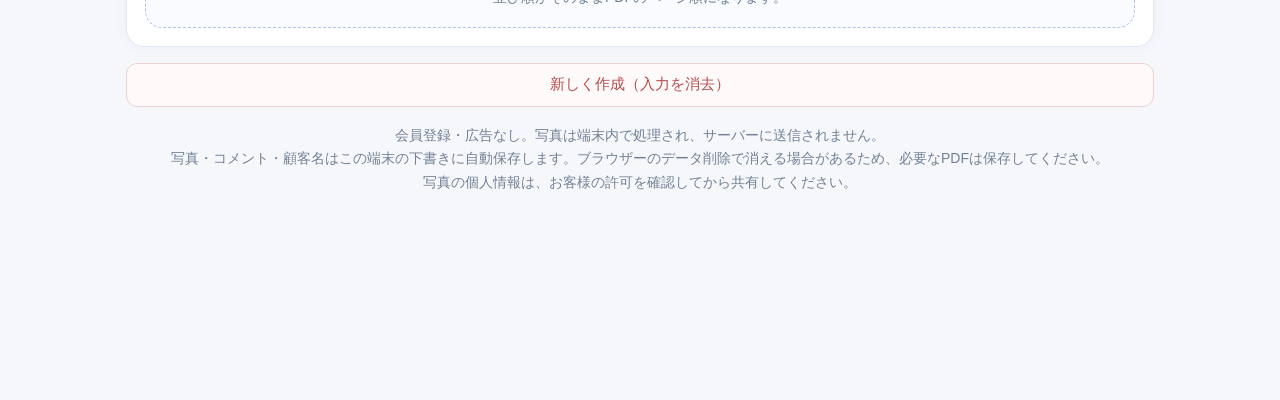
==== commit 45973eb4: "Preserve photo and notes drafts using IndexedDB and add unified navigation" ====
--- a/before-after-tsukurukun/index.html
+++ b/before-after-tsukurukun/index.html
@@ -84,7 +84,7 @@
   <div class="add-wrap" style="margin-top:14px"><div class="button-row"><button id="addPair" class="btn soft">＋ 比較写真（2枚）</button><button id="addSingle" class="btn primary">＋ 単体写真（1枚）</button></div><p>並び順がそのままPDFのページ順になります。</p></div>
  </section>
  <div class="button-row"><button id="newDocument" class="btn danger">新しく作成（入力を消去）</button></div>
- <p class="footnote">会員登録・広告なし。写真は端末内で処理され、サーバーに送信されません。<br>会社名と担当者名だけを端末保存します。顧客名・写真・コメントは再読み込みすると消えます。<br>写真の個人情報は、お客様の許可を確認してから共有してください。</p>
+ <p class="footnote">会員登録・広告なし。写真は端末内で処理され、サーバーに送信されません。<br>写真・コメント・顧客名はこの端末の下書きに自動保存します。ブラウザーのデータ削除で消える場合があるため、必要なPDFは保存してください。<br>写真の個人情報は、お客様の許可を確認してから共有してください。</p>
 </div>
 <div class="footer-actions"><div class="inner"><button id="createPdf" class="btn primary" disabled>PDFを保存</button><button id="sharePdf" class="btn soft" disabled>PDFを共有</button></div><div class="inner"><span id="footerStatus" class="foot-status">準備中…</span></div></div>
 <div id="toast" class="toast" role="status" aria-live="polite"></div>
@@ -107,9 +107,35 @@
 function openDb(){return new Promise((resolve,reject)=>{if(!('indexedDB'in window)){reject(new Error('IndexedDBなし'));return}const r=indexedDB.open(DB,1);r.onupgradeneeded=()=>{if(!r.result.objectStoreNames.contains(STORE))r.result.createObjectStore(STORE)};r.onsuccess=()=>resolve(r.result);r.onerror=()=>reject(r.error)})}
 function readDraft(){return new Promise((resolve,reject)=>{if(!db){resolve(null);return}const tx=db.transaction(STORE,'readonly'),q=tx.objectStore(STORE).get(CURRENT);q.onsuccess=()=>resolve(q.result||null);q.onerror=()=>reject(q.error)})}
 function putDraft(data){return new Promise((resolve,reject)=>{const tx=db.transaction(STORE,'readwrite');tx.objectStore(STORE).put(data,CURRENT);tx.oncomplete=resolve;tx.onerror=()=>reject(tx.error||Error('保存できません'));tx.onabort=()=>reject(tx.error||Error('保存が中断されました'))})}
-function saveSoon(){persistIdentity();setStatus('会社名・名前のみ端末保存')}
-async function saveNow(){persistIdentity();setStatus('会社名・名前のみ端末保存')}
-function migrate(raw){if(!raw||typeof raw!=='object')return;for(const k of ['title','date','company','staff','customer','note'])if(typeof raw[k]==='string')state[k]=raw[k];if(Array.isArray(raw.pairs)){state.pairs=raw.pairs.slice(0,100).map(p=>({id:String(p.id||newPair().id),title:String(p.title||''),comment:String(p.comment||''),before:typeof p.before==='string'?p.before:'',after:typeof p.after==='string'?p.after:'',mode:validModes.has(p.mode)?p.mode:'lr',slider:clamp(p.slider??50,0,100),labels:p.labels!==false,beforeAdj:{zoom:clamp(p.beforeAdj?.zoom??1,1,3),x:clamp(p.beforeAdj?.x??0,-55,55),y:clamp(p.beforeAdj?.y??0,-55,55)},afterAdj:{zoom:clamp(p.afterAdj?.zoom??1,1,3),x:clamp(p.afterAdj?.x??0,-55,55),y:clamp(p.afterAdj?.y??0,-55,55)}}))}}
+let saveQueue=Promise.resolve(),revision=0,dirty=false;
+function saveSoon(){
+ persistIdentity();revision++;dirty=true;setStatus('下書きを保存中…');
+ clearTimeout(saveTimer);
+ saveTimer=setTimeout(()=>{saveNow().catch(error=>{setStatus('保存できません。端末容量をご確認ください');console.error(error)})},750);
+}
+async function saveNow(){
+ clearTimeout(saveTimer);persistIdentity();
+ const serial=revision, snapshot=JSON.parse(JSON.stringify(state));
+ saveQueue=saveQueue.catch(()=>{}).then(async()=>{
+  if(!db)throw new Error('ブラウザーの写真保存機能を利用できません');
+  await putDraft({...snapshot,schemaVersion:2,updatedAt:new Date().toISOString()});
+ });
+ await saveQueue;
+ if(serial===revision){dirty=false;setStatus('下書き保存済み')}
+ return true;
+}
+function migrate(raw){
+ if(!raw||typeof raw!=='object')return;
+ for(const k of ['title','date','company','staff','customer','note'])if(typeof raw[k]==='string')state[k]=raw[k];
+ if(Array.isArray(raw.pairs)){
+  const adj=a=>({zoom:clamp(a?.zoom??1,1,3),x:clamp(a?.x??0,-55,55),y:clamp(a?.y??0,-55,55)});
+  state.pairs=raw.pairs.slice(0,30).filter(p=>p&&typeof p==='object').map(p=>{
+   const common={id:String(p.id||newPair().id),title:String(p.title||'').slice(0,70),comment:String(p.comment||'').slice(0,250)};
+   if(p.kind==='single')return {...common,kind:'single',photo:typeof p.photo==='string'?p.photo:'',photoAdj:adj(p.photoAdj)};
+   return {...common,kind:'pair',before:typeof p.before==='string'?p.before:'',after:typeof p.after==='string'?p.after:'',mode:validModes.has(p.mode)?p.mode:'lr',slider:clamp(p.slider??50,0,100),labels:p.labels!==false,beforeAdj:adj(p.beforeAdj),afterAdj:adj(p.afterAdj)};
+  });
+ }
+}
 // 会社名と名前は報告書の下書きとは別に端末へ保存する。
 // 新規作成・下書きの作り直し後も維持し、入力を空にした場合もその変更を保存する。
 function persistIdentity(){try{localStorage.setItem(IDENTITY,JSON.stringify({company:state.company,staff:state.staff}))}catch(e){console.warn('会社名・名前の保存:',e)}}
@@ -238,11 +264,29 @@
  const xref=length,pagesCount=2+n*3;push(`xref\n0 ${pagesCount+1}\n0000000000 65535 f \n`);for(let i=1;i<=pagesCount;i++)push(String(offsets[i]).padStart(10,'0')+' 00000 n \n');push(`trailer\n<< /Size ${pagesCount+1} /Root 1 0 R >>\nstartxref\n${xref}\n%%EOF`);return new Blob(parts,{type:'application/pdf'})}
 async function buildPdf(){const complete=state.pairs.filter(isReady);if(!complete.length)throw Error('掲載する写真がありません');const blobs=[];for(let i=0;i<complete.length;i++){setStatus(`PDFを作成中 ${i+1}/${complete.length}`);await new Promise(resolve=>requestAnimationFrame(()=>resolve()));const canvas=await pageCanvas(complete[i],i,complete.length);blobs.push(await canvasToBlob(canvas,'image/jpeg',.88));canvas.width=0;canvas.height=0}return pdfFromJpegs(blobs)}
 let pdfWorking=false;
-async function outputPdf(share){if(pdfWorking)return;pdfWorking=true;const btns=[$('createPdf'),$('sharePdf')];btns.forEach(b=>b.disabled=true);try{await saveNow();const blob=await buildPdf(),name=`${safeName(state.title)}_${state.date||new Date().toLocaleDateString('sv-SE')}.pdf`;if(share&&navigator.share&&navigator.canShare){const file=new File([blob],name,{type:'application/pdf'});if(navigator.canShare({files:[file]})){try{await navigator.share({files:[file],title:state.title||'ビフォーアフター報告書'});toast('PDFを共有しました');return}catch(err){if(err.name==='AbortError')return}}}downloadBlob(blob,name);toast(`PDFを作成しました（${state.pairs.filter(isReady).length}ページ）`)}catch(err){console.error(err);toast(err.message||'PDFの作成に失敗しました')}finally{pdfWorking=false;renderPairs();setStatus('会社名・名前のみ端末保存')}}
+async function outputPdf(share){if(pdfWorking)return;pdfWorking=true;const btns=[$('createPdf'),$('sharePdf')];btns.forEach(b=>b.disabled=true);try{await saveNow();const blob=await buildPdf(),name=`${safeName(state.title)}_${state.date||new Date().toLocaleDateString('sv-SE')}.pdf`;if(share&&navigator.share&&navigator.canShare){const file=new File([blob],name,{type:'application/pdf'});if(navigator.canShare({files:[file]})){try{await navigator.share({files:[file],title:state.title||'ビフォーアフター報告書'});toast('PDFを共有しました');return}catch(err){if(err.name==='AbortError')return}}}downloadBlob(blob,name);toast(`PDFを作成しました（${state.pairs.filter(isReady).length}ページ）`)}catch(err){console.error(err);toast(err.message||'PDFの作成に失敗しました')}finally{pdfWorking=false;renderPairs();setStatus('下書き保存済み')}}
 $('createPdf').addEventListener('click',()=>outputPdf(false));$('sharePdf').addEventListener('click',()=>outputPdf(true));
-async function start(){state.date=new Date().toLocaleDateString('sv-SE');restoreIdentity();state.pairs=[newPair()];hydrateForm();renderPairs();setStatus('会社名・名前のみ端末保存')}
+async function start(){
+ state.date=new Date().toLocaleDateString('sv-SE');
+ try{
+  db=await openDb();
+  const draft=await readDraft();
+  if(draft)migrate(draft);
+  restoreIdentity();
+  if(!state.pairs.length)state.pairs=[newPair()];
+  hydrateForm();renderPairs();setStatus(draft?'前回の下書きを復元しました':'下書きの自動保存が有効です');
+ }catch(error){
+  console.error(error);restoreIdentity();
+  if(!state.pairs.length)state.pairs=[newPair()];
+  hydrateForm();renderPairs();setStatus('自動保存できません。端末の設定・容量をご確認ください');
+ }
+}
+window.__toolBeforeLeave=()=>saveNow();
+window.addEventListener('beforeunload',event=>{if(dirty){event.preventDefault();event.returnValue=''}});
+
 document.addEventListener('visibilitychange',()=>{if(document.visibilityState==='hidden')saveNow()});window.addEventListener('pagehide',()=>{if(saveTimer)saveNow()});
 start();
 })();
 </script>
+<script src="../shared/shell.js"></script>
 </body></html>
